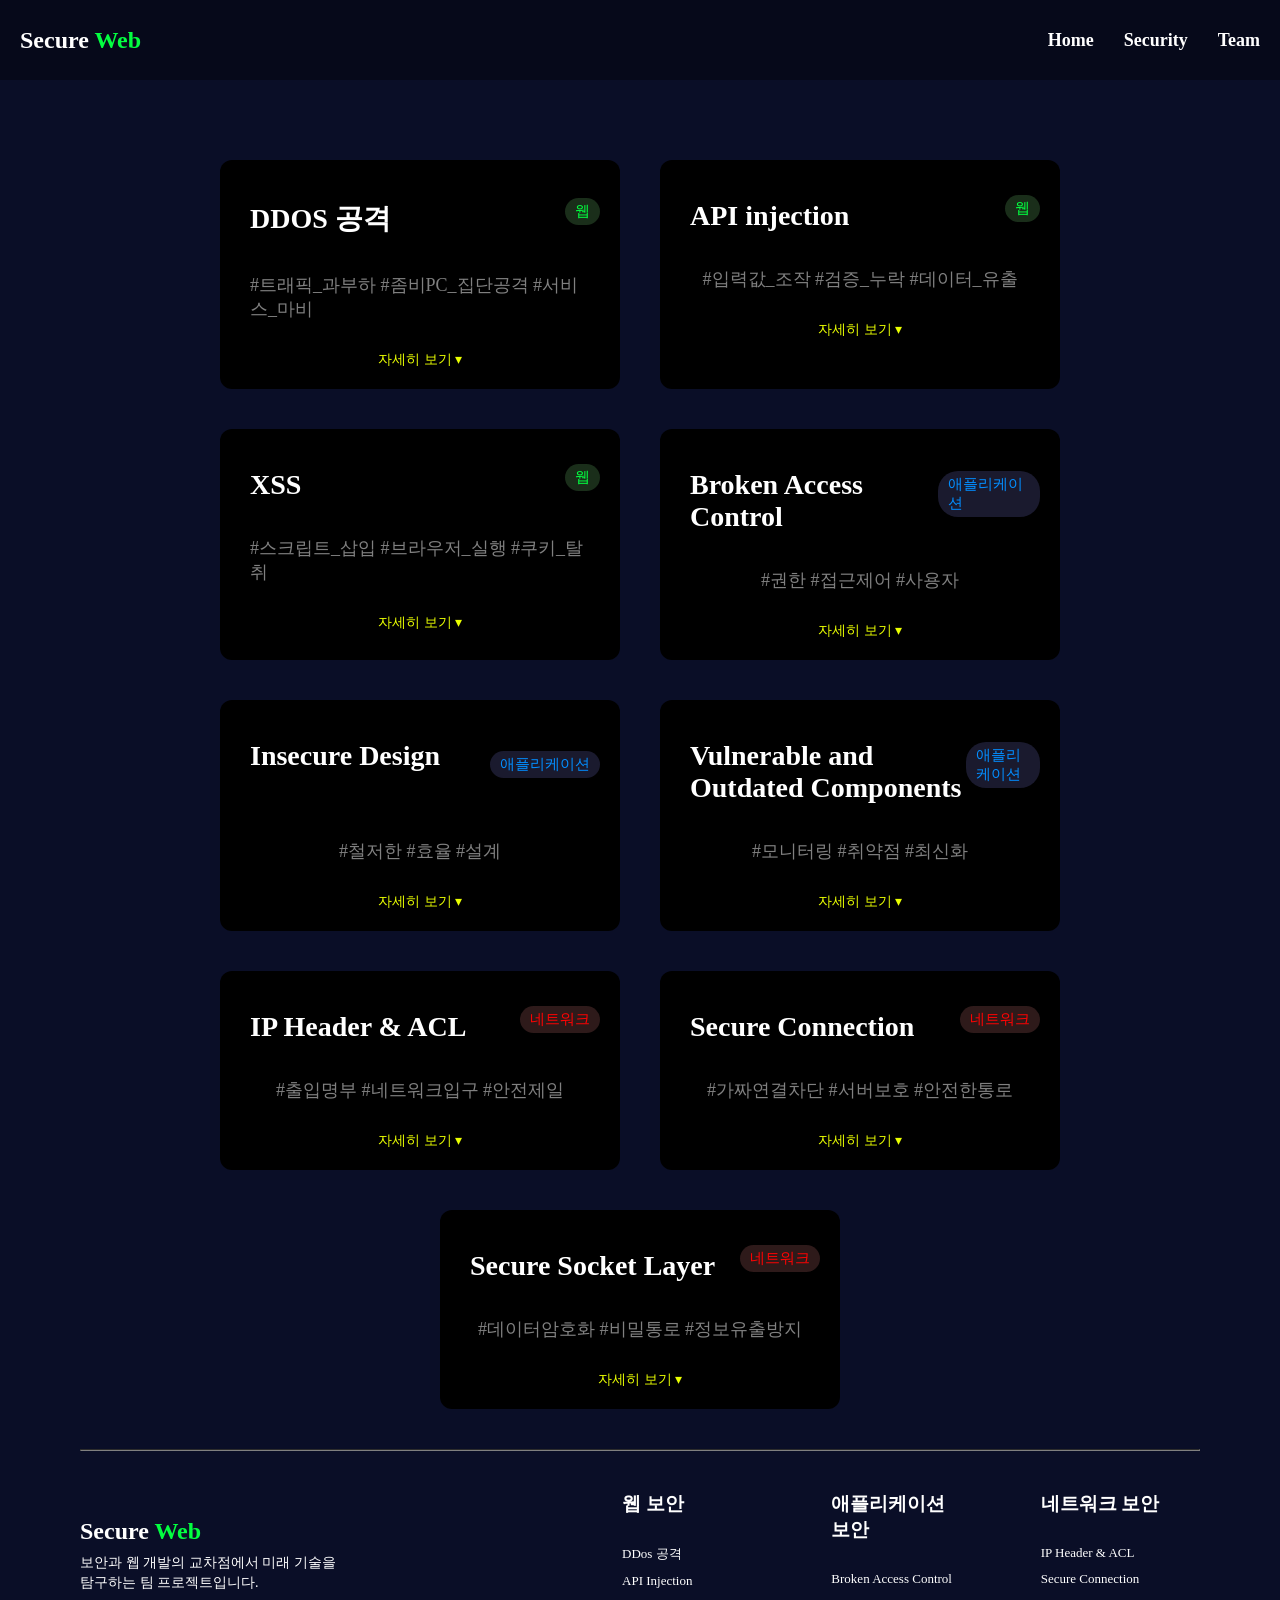
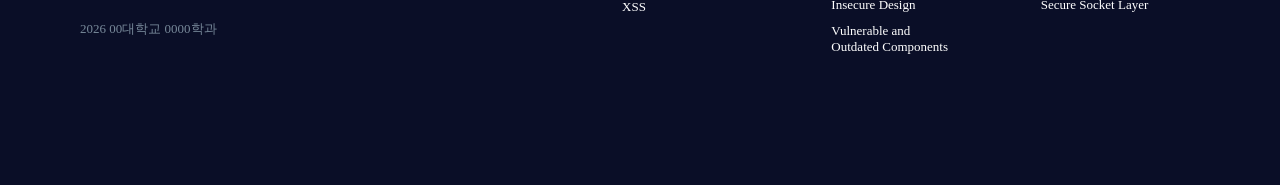
==== security.html @ 2d84a92e "final-v.1" ====
<!doctype html>
<html lang="en">
  <head>
    <meta charset="UTF-8" />
    <meta name="viewport" content="width=device-width, initial-scale=1.0" />
    <title>Document</title>
    <link rel="stylesheet" href="style.css" />
  </head>
  <body>
    <nav class="navbar">
      <div class="container">
        <button class="more" id="menuBtn" aria-label="메뉴 열기">
          <span></span><span></span><span></span>
        </button>
        <div class="logo">
          <span class="logo-def">Secure </span><span class="logo-high">Web</span>
        </div>
        <ul class="nav">
          <li><a href="index.html">Home</a></li>
          <li><a href="security.html">Security</a></li>
          <li><a href="team.html">Team</a></li>
        </ul>
      </div>
    </nav>

    <div class="mobile-menu" id="mobileMenu">
      <a href="index.html">Home</a>
      <a href="security.html">Security</a>
      <a href="team.html">Team</a>
    </div>
    <div class="box-container">
      <div class="box">
        <div class="box-top">
          <h1>DDOS 공격</h1>
          <span class="category-tag1">웹</span>
        </div>
        <p>#트래픽_과부하 #좀비PC_집단공격 #서비스_마비</p>
        <span class="toggle">자세히 보기 ▾</span>
        <p class="desc">
          DDoS(분산 서비스 거부) 공격은 여러 대의 컴퓨터를 동원해 특정 서버나
          웹사이트에 비정상적으로 많은 트래픽을 한꺼번에 보내서, 시스템을
          마비시키고 일반 사용자들이 이용하지 못하게 만드는 공격입니다. 쉽게
          말해, 좁은 입구에 수많은 사람을 몰아넣어 아무도 출입하지 못하게
          가로막는 것과 비슷합니다.
        </p>
      </div>

      <div class="box">
        <div class="box-top">
          <h1>API injection</h1>
          <span class="category-tag1">웹</span>
        </div>
        <p>#입력값_조작 #검증_누락 #데이터_유출</p>
        <span class="toggle">자세히 보기 ▾</span>
        <p class="desc">
          공격자가 API 엔드포인트를 통해 악의적인 데이터를 주입하여 서버 측의
          로직을 조작하거나, 데이터베이스를 탈취하고, 시스템 명령을 실행하는
          보안 취약점을 말합니다.유형으론 SQL injection,NoSQL 인젝션,명령어
          인젝션,등이 있다.
        </p>
      </div>

      <div class="box">
        <div class="box-top">
          <h1>XSS</h1>
          <span class="category-tag1">웹</span>
        </div>
        <p>#스크립트_삽입 #브라우저_실행 #쿠키_탈취</p>
        <span class="toggle">자세히 보기 ▾</span>
        <p class="desc">
          악의적인 스크립트를 몰래 올려두어, 그 글을 클릭한 다른 사용자의
          브라우저에서 해당 코드가 실행되게 만드는 공격입니다.이 공격을 통해
          사용자의 로그인 세션 정보를 탈취하거나, 가짜 화면을 띄워 개인정보를
          직접 입력하도록 유도하는 등 방문자를 직접적인 타깃으로 삼는 것이
          특징입니다.
        </p>
      </div>

      <div class="box">
        <div class="box-top">
          <h1>Broken Access Control</h1>
          <span class="category-tag2">애플리케이션</span>
        </div>
        <p>#권한 #접근제어 #사용자</p>
        <span class="toggle">자세히 보기 ▾</span>
        <p class="desc">
          액세스 제어가 취약하면 사용자는 주어진 권한을 벗어나 모든 데이터를
          무단으로 열람∙수정 혹은 삭제할 수 있습니다. 대응 방안으로는 모든
          리소스에 대한 접근 제어를 철저히 하고, 사용자에게 최소한의 권한만을
          부여해야 합니다.
        </p>
      </div>

      <div class="box">
        <div class="box-top">
          <h1>
            Insecure Design
            <br />
            &nbsp;&nbsp;&nbsp;&nbsp;&nbsp;&nbsp;&nbsp;
          </h1>
          <br />
          <span class="category-tag2">애플리케이션</span>
        </div>
        <p>#철저한 #효율 #설계</p>
        <span class="toggle">자세히 보기 ▾</span>
        <p class="desc">
          안전하지 않게 설계된 애플리케이션은 개발 완료 후 코드를 수정하여도
          보안 함을 완벽히 방어하는데 한계가 있습니다. 따라서 설계 단계에서부터
          보안을 적절히 고려해야 합니다.
        </p>
      </div>

      <div class="box">
        <div class="box-top">
          <h1>Vulnerable and Outdated Components</h1>
          <span class="category-tag2">애플리케이션</span>
        </div>
        <p>#모니터링 #취약점 #최신화</p>
        <span class="toggle">자세히 보기 ▾</span>
        <p class="desc">
          이를 방지하기 위해서는 불필요한 기능, 구성요소, 파일 등을 삭제할
          필요가 있습니다. 또한 지속적인 모니터링으로 취약한 소프트웨어가
          사용되고 있는지 확인해야합니다.
        </p>
      </div>

      <div class="box">
        <div class="box-top">
          <h1>IP Header & ACL</h1>
          <span class="category-tag3">네트워크</span>
        </div>
        <p>#출입명부 #네트워크입구 #안전제일</p>
        <span class="toggle">자세히 보기 ▾</span>
        <p class="desc">
          네트워크 통신의 기본인 IP 주소를 확인하여 허락되지 않은 외부인의
          접속을 입구에서부터 막는 기술입니다. IP 헤더 정보를 활용해 '누가
          들어오고 나갈 수 있는지' 규칙을 세우는 네트워크 보안의 가장 기초적인
          첫걸음입니다.
        </p>
      </div>

      <div class="box">
        <div class="box-top">
          <h1>Secure Connection</h1>
          <span class="category-tag3">네트워크</span>
        </div>
        <p>#가짜연결차단 #서버보호 #안전한통로</p>
        <span class="toggle">자세히 보기 ▾</span>
        <p class="desc">
          서버에 가짜 연결 요청을 수없이 보내서 서버를 마비시키는 공격을
          막아내는 기술입니다. TCP의 연결 과정을 응용하여 진짜 사용자만 서버에
          접속할 수 있도록 걸러내어 중단 없는 서비스를 보장합니다.
        </p>
      </div>

      <div class="box">
        <div class="box-top">
          <h1>Secure Socket Layer</h1>
          <span class="category-tag3">네트워크</span>
        </div>
        <p>#데이터암호화 #비밀통로 #정보유출방지</p>
        <span class="toggle">자세히 보기 ▾</span>
        <p class="desc">
          인터넷에서 데이터를 주고받을 때 내용을 알아볼 수 없게 암호로 바꾸어
          전달하는 기술입니다. 소켓 통신 과정에서 데이터를 '금고'에 넣어
          전달하는 것과 같아서 중간에 누군가 데이터를 훔쳐 가더라도 내용을 절대
          읽을 수 없게 만드는 현대 보안의 필수 요소입니다.
        </p>
      </div>
            <div class="bottom">
        <hr />
        <div class="bottom-content">
          <div class="bottom-left">
            <div class="bottom-title">
              <h2>Secure <span class="bottom-high">Web</span></h2>
            </div>
            <div class="bottom-ex">
              <p>보안과 웹 개발의 교차점에서 미래 기술을<br />탐구하는 팀 프로젝트입니다.</p>
            </div>
            <br />
            <div class="bottom-secure">2026 00대학교 0000학과</div>
          </div>
          <div class="bottom-topics">
            <div class="bottom-web">
              <h3>웹 보안</h3>
              <br />
              <ul>
                <li>DDos 공격</li>
                <li>API Injection</li>
                <li>XSS</li>
              </ul>
            </div>
            <div class="bottom-app">
              <h3>애플리케이션 보안</h3>
              <br />
              <ul>
                <li>Broken Access Control</li>
                <li>Insecure Design</li>
                <li>Vulnerable and Outdated Components</li>
              </ul>
            </div>
            <div class="bottom-network">
              <h3>네트워크 보안</h3>
              <br />
              <ul>
                <li>IP Header & ACL</li>
                <li>Secure Connection</li>
                <li>Secure Socket Layer</li>
              </ul>
            </div>
          </div>
        </div>
      </div>

    </div>

    <script>
      document.querySelectorAll('.toggle').forEach((btn) => {
        btn.addEventListener('click', function () {
          const desc = this.nextElementSibling
          const isHidden =
            desc.style.display === 'none' || desc.style.display === ''
          if (isHidden) {
            desc.style.display = 'block'
            this.textContent = '접기 ▴'
          } else {
            desc.style.display = 'none'
            this.textContent = '자세히 보기 ▾'
          }
        })
      })
            const btn = document.getElementById('menuBtn');
      const menu = document.getElementById('mobileMenu');

      btn.addEventListener('click', () => {
        menu.classList.toggle('open');
      });

      document.addEventListener('click', (e) => {
        if (!btn.contains(e.target) && !menu.contains(e.target)) {
          menu.classList.remove('open');
        }
      });

    </script>
  </body>
</html>
---- style.css ----
* {
  margin: 0;
  padding: 0;
  box-sizing: border-box;
}

body {
  color: white;
  background-color: #0a0e27;
  padding-top: 80px;
}

.navbar {
  color: white;
  background-color: #06091a;
  height: 80px;
  position: fixed;
  top: 0;
  left: 0;
  right: 0;
  z-index: 999;
}

.container {
  padding: 0 20px;
  display: flex;
  justify-content: space-between;
  align-items: center;
  height: 100%;
  position: relative;
}

.logo {
  font-size: x-large;
  font-weight: bold;
}

.logo-def {
  color: white;
}

.logo-high {
  color: #03ff40;
}

ul {
  list-style-type: none;
}

.nav {
  display: flex;
  flex-direction: row;
  gap: 30px;
  align-items: center;
}

.nav > li > a {
  color: white;
  text-decoration: none;
  font-size: 18px;
  font-weight: bold;
}

.nav > li > a:hover {
  text-decoration: underline;
  color: #03ff40;
}

.more {
  display: none;
  flex-direction: column;
  gap: 5px;
  cursor: pointer;
  background: none;
  border: none;
  padding: 10px;
}

.more > span {
  display: block;
  width: 25px;
  height: 2px;
  background-color: white;
  border-radius: 3px;
}

.mobile-menu {
  display: none;
  position: fixed;
  top: 80px;
  left: 0;
  right: 0;
  background-color: #06091a;
  flex-direction: column;
  z-index: 998;
  border-top: 1px solid #1a2040;
  overflow: hidden;
  max-height: 0;
  transition: max-height 0.35s ease;
}

.mobile-menu.open {
  max-height: 200px;
}

.mobile-menu a {
  display: block;
  color: white;
  text-decoration: none;
  font-size: 18px;
  font-weight: bold;
  padding: 16px 24px;
  border-bottom: 1px solid #1a2040;
  transition: color 0.2s, background 0.2s;
}

.mobile-menu a:hover {
  color: #03ff40;
  background: #0d1230;
}

.top {
  width: 100%;
  height: 100px;
}

.content {
  display: flex;
  flex-direction: row;
}

.left {
  width: 60%;
  min-height: 580px;
  display: flex;
  align-items: center;
}

.left-content {
  width: 100%;
  margin: 60px 60px 60px 80px;
}

.title {
  display: flex;
  align-items: center;
}

.title > h1 {
  font-size: 80px;
  line-height: 1.15;
}

.title-def {
  color: white;
}

.title-high {
  color: #03ff40;
}

.ex {
  margin-top: 40px;
}

.ex > p {
  color: white;
  font-size: larger;
  line-height: 1.7;
}

.right {
  width: 40%;
  display: flex;
  justify-content: center;
  align-items: center;
  min-height: 500px;
}

.right-image {
  width: 400px;
  height: 400px;
  display: flex;
  justify-content: center;
  align-items: center;
}

.right-image > img {
  width: 100%;
}

.bottom {
  width: 100%;
}

.bottom > hr {
  width: calc(100% - 80px);
  margin: 0 40px;
  border-color: gray;
}

.bottom-content {
  padding: 20px 0;
  display: flex;
  flex-direction: row;
  justify-content: space-between;
  align-items: center;
}

.bottom-left {
  display: flex;
  flex-direction: column;
  margin: 0 40px;
  width: 400px;
}

.bottom-title h2 {
  color: white;
}

.bottom-high {
  color: #03ff40;
}

.bottom-ex > p {
  color: white;
  margin: 8px 0 0;
  line-height: 1.4;
  font-size: 14px;
}

.bottom-secure {
  margin-top: 10px;
  color: lightslategray;
  font-size: 13px;
}

.bottom-topics {
  display: flex;
  flex-direction: row;
  gap: 40px;
  margin-right: 50px;
}

.bottom-topics > div {
  flex: 1;
  margin: 20px;
}

.bottom-topics h3 {
  color: white;
}

.bottom-web > ul > li,
.bottom-app > ul > li,
.bottom-network > ul > li {
  color: white;
  margin: 10px 0;
  font-size: 13px;
}

/* 팀원 소개 섹션 */
.team-intro-section {
  width: 100%;
  padding: 80px 0;
  text-align: center;
}

/* 우리 팀을 소개합니다 제목 (간격 수정됨) */
.team-title {
  margin-bottom: 60px; /* 제목과 카드 사이 넉넉한 간격 */
  font-size: 2.5rem;
  color: #ffffff;
  text-shadow: 0 0 20px rgba(3, 255, 64, 0.3);
}

/* 팀 카드 그리드 */
.team-grid {
  display: flex;
  justify-content: center;
  gap: 40px;
  flex-wrap: wrap;
  max-width: 1200px;
  margin: 0 auto;
}

/* 개별 카드 디자인 */
.team-card {
  width: 320px;
  padding: 40px 20px;
  background: rgba(255, 255, 255, 0.05);
  border: 1px solid rgba(255, 255, 255, 0.1);
  border-radius: 20px;
  transition: all 0.4s cubic-bezier(0.175, 0.885, 0.32, 1.275);
  text-align: center;
}

/* 프로필 이미지 원형 글로우 */
.team-profile-glow {
  width: 150px;
  height: 150px;
  margin: 0 auto 25px;
  border-radius: 50%;
  border: 3px solid #03ff40;
  box-shadow: 0 0 20px rgba(3, 255, 64, 0.4);
  overflow: hidden;
}

.team-profile-glow img {
  width: 100%;
  height: 100%;
  object-fit: cover;
}

.team-name {
  font-size: 1.5rem;
  margin-bottom: 8px;
  transition: 0.3s;
}

.team-role {
  color: #03ff40;
  font-weight: bold;
  margin-bottom: 5px;
  transition: 0.3s;
}

.team-univ {
  color: #cccccc;
  font-size: 14px;
  margin-bottom: 20px;
  transition: 0.3s;
}

/* 이미지 링크 버튼 영역 */
.team-links {
  display: flex;
  justify-content: center;
  gap: 20px;
  margin-top: 10px;
}

.icon-btn img {
  width: 35px;
  height: 35px;
  object-fit: contain;
  transition: all 0.3s ease;
  filter: drop-shadow(0 0 2px rgba(3, 255, 64, 0.2));
}

/* 아이콘 버튼 호버 효과 */
.icon-btn:hover img {
  transform: translateY(-5px) scale(1.1);
  filter: drop-shadow(0 0 10px rgba(3, 255, 64, 0.9));
}

/* 카드 전체 호버 효과 */
.team-card:hover {
  background-color: white !important;
  transform: translateY(-15px);
  box-shadow: 0 10px 30px rgba(0, 0, 0, 0.5);
}

.team-card:hover .team-name,
.team-card:hover .team-univ {
  color: #1a1a1a !important;
}

.team-card:hover .team-role {
  color: #02c031 !important;
}

.box-container {
  display: flex;
  flex-wrap: wrap;
  max-width: 1600px;
  width: 100%;
  gap: 40px;
  margin: 80px auto;
  padding: 0 40px;
  justify-content: center;
}

.box {
  width: 400px;
  min-height: 50px;
  height: auto;
  font-size: 14px;
  border-radius: 12px;
  background-color: black;
  padding: 40px 30px 20px 30px;
  display: flex;
  flex-direction: column;
  gap: 10px;
  align-items: center;
  overflow: visible;
}

.desc {
  display: none;
  margin: 0;
  color: grey;
}

p {
  color: grey;
  font-size: 18px;
}

.box a {
  color: white;
}

.toggle {
  color: #eaff00;
  font-size: 14px;
  cursor: pointer;
}

.category-tag1 {
  margin-left: auto;
  margin-right: -10px;
  color: #03ff40;
  font-size: 15px;
  background-color: #1a2e1a;
  padding: 4px 10px;
  border-radius: 20px;
  margin-top: -15px;
}

.category-tag2 {
  margin-left: auto;
  margin-right: -10px;
  color: #038eff;
  font-size: 15px;
  background-color: #1a1a2e;
  padding: 4px 10px;
  border-radius: 20px;
  margin-top: -15px;
}

.category-tag3 {
  margin-left: auto;
  margin-right: -10px;
  color: #ff0303;
  font-size: 15px;
  background-color: #2e1a1a;
  padding: 4px 10px;
  border-radius: 20px;
  margin-top: -15px;
}

.box-top {
  display: flex;
  justify-content: space-between;
  align-items: center;
  width: 100%;
}

.box p {
  margin-top: 25px;
  margin-bottom: 20px;
}


@media (max-width: 768px) {
  body {
    width: 100%;
    height: auto;
    padding-top: 80px;
  }

  .navbar > .container > .logo {
    position: absolute;
    left: 50%;
    transform: translateX(-50%);
  }

  .nav {
    display: none;
  }

  .more {
    display: flex;
  }

  .mobile-menu {
    display: flex;
  }

  .top {
    display: none;
  }

  .content {
    flex-direction: column;
  }

  .left {
    width: 100%;
    min-height: auto;
    order: 2;
  }

  .left-content {
    width: 100%;
    margin: 20px 20px 40px;
  }

  .title {
    justify-content: center;
    text-align: center;
  }

  .title > h1 {
    font-size: 60px;
    text-align: center;
    width: 100%;
    line-height: 1.25;
  }

  .ex > p {
    text-align: center;
    line-height: 1.5;
  }

  .right {

    width: 100%;
  order: 1;
  min-height: auto;
  overflow: hidden;
  }

  .right-image {
    width: auto;
    overflow: hidden;
    mask-image: linear-gradient(to bottom, transparent 0%, black 15%, black 80%, transparent 100%);
    -webkit-mask-image: linear-gradient(to bottom, transparent 0%, black 15%, black 80%, transparent 100%);
    display: block;  
    transform: scale(1.5);
    transform-origin: center top;
  }

  .right-image > img {
    width: 100%;display: block;
  }

  .bottom {
    width: 100%;
    display: block;
  }

  .bottom > hr {
    width: calc(100% - 40px);
    margin: 0 20px;
  }

  .bottom-topics {
    display: none;
  }

  .bottom-left {
    width: calc(100% - 40px);
    margin: 10px 20px;
  }
    .team-grid {
    flex-direction: column;
    align-items: center;
  }
  .team-title {
    font-size: 2rem;
  }

}
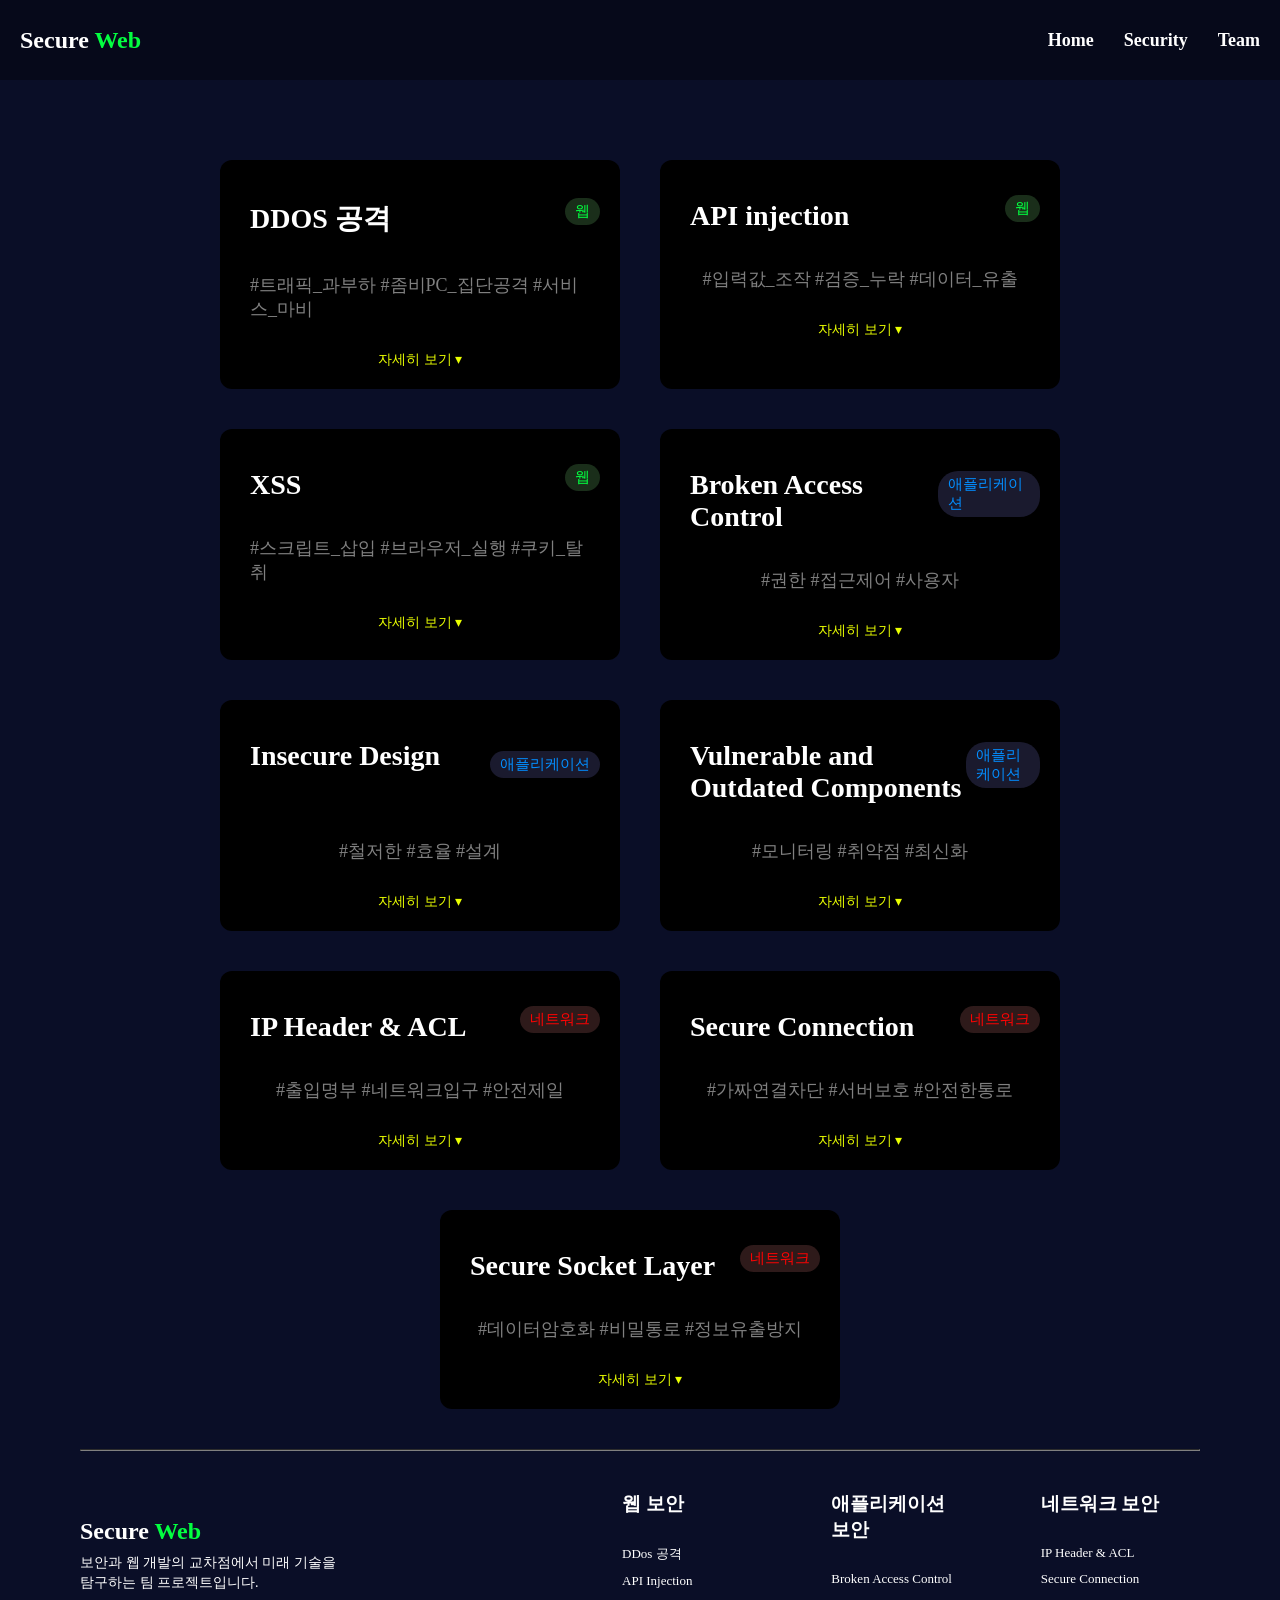
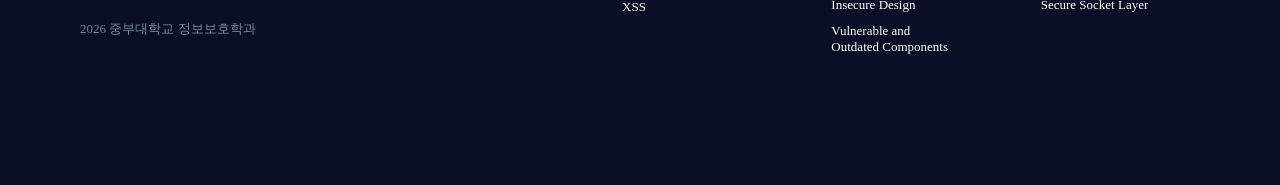
==== commit db5164e6: "security.html 업데이트" ====
--- a/security.html
+++ b/security.html
@@ -3,7 +3,7 @@
   <head>
     <meta charset="UTF-8" />
     <meta name="viewport" content="width=device-width, initial-scale=1.0" />
-    <title>Document</title>
+    <title>SecureWeb | Security</title>
     <link rel="stylesheet" href="style.css" />
   </head>
   <body>
@@ -178,7 +178,7 @@
               <p>보안과 웹 개발의 교차점에서 미래 기술을<br />탐구하는 팀 프로젝트입니다.</p>
             </div>
             <br />
-            <div class="bottom-secure">2026 00대학교 0000학과</div>
+            <div class="bottom-secure">2026 중부대학교 정보보호학과</div>
           </div>
           <div class="bottom-topics">
             <div class="bottom-web">
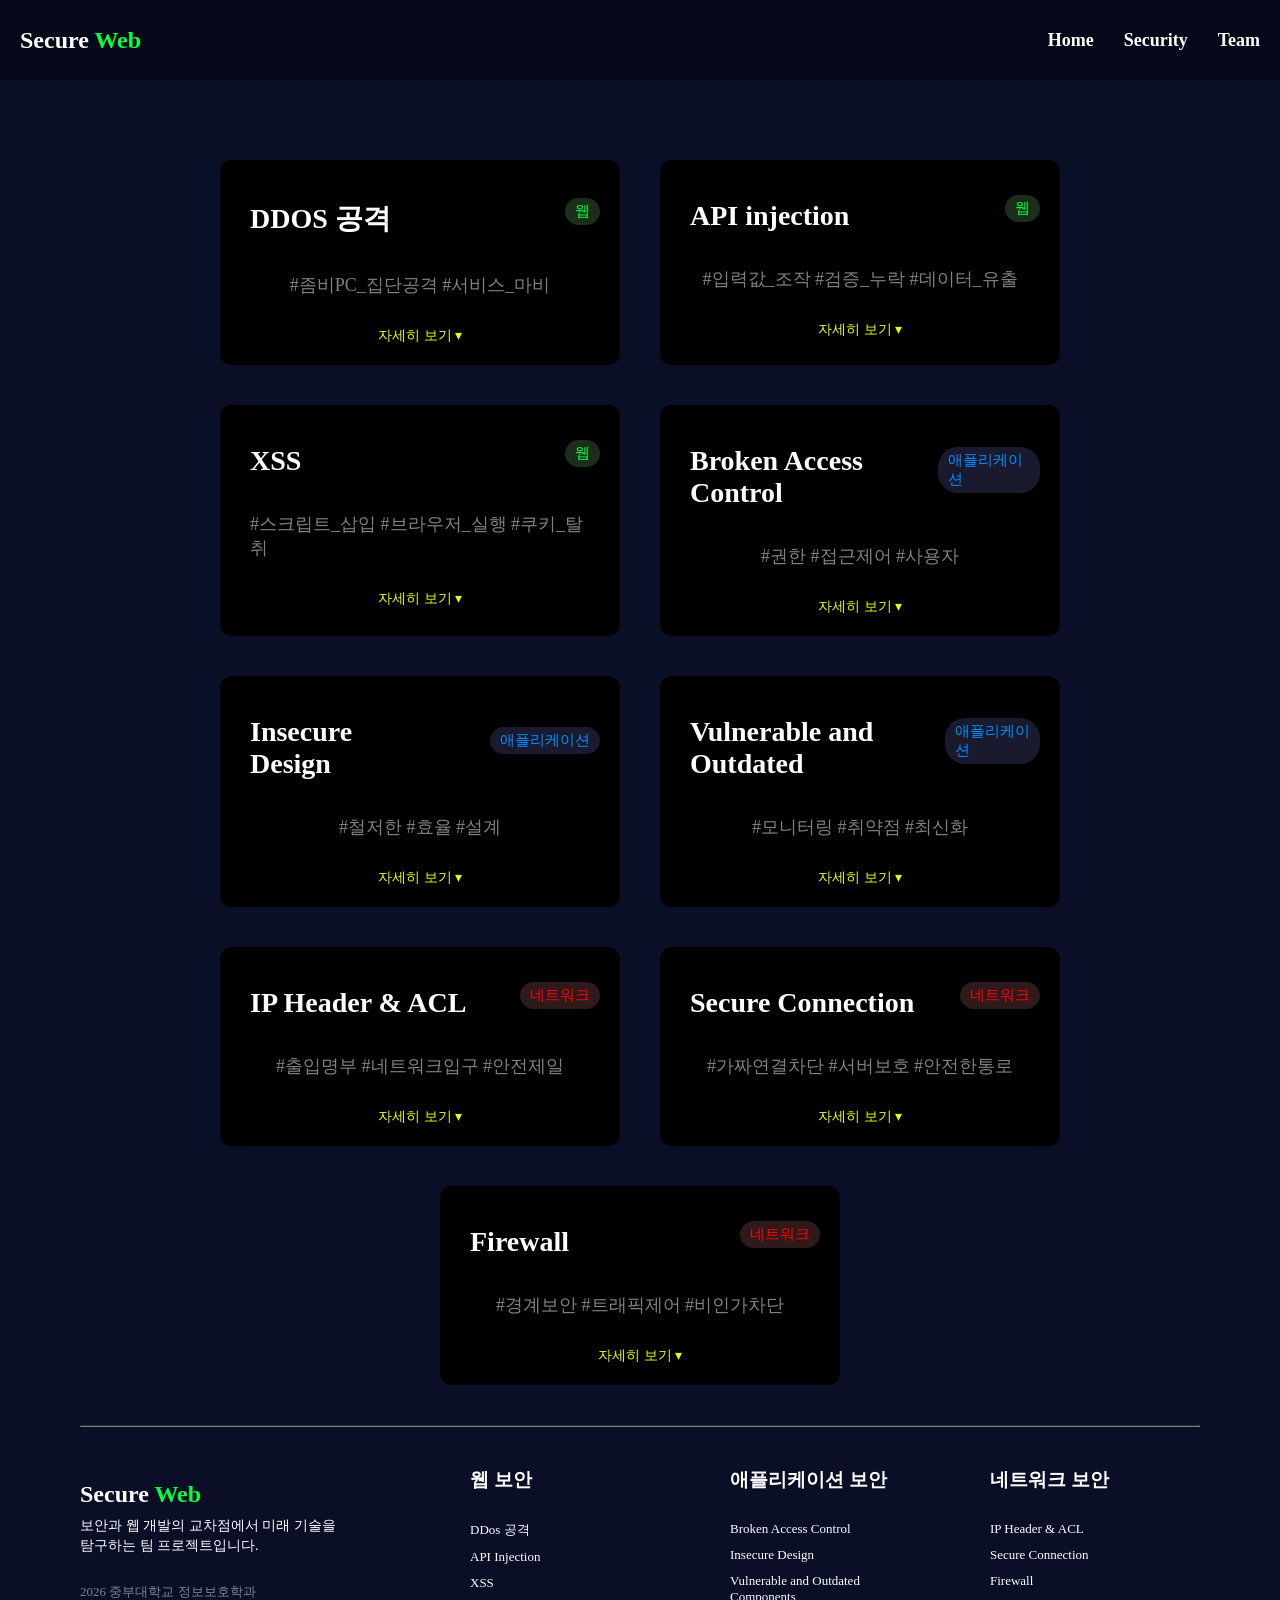
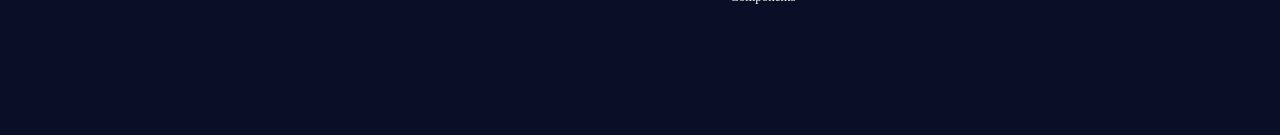
==== commit 28d5a749: "final v1.1" ====
--- a/security.html
+++ b/security.html
@@ -13,7 +13,8 @@
           <span></span><span></span><span></span>
         </button>
         <div class="logo">
-          <span class="logo-def">Secure </span><span class="logo-high">Web</span>
+          <span class="logo-def">Secure </span
+          ><span class="logo-high">Web</span>
         </div>
         <ul class="nav">
           <li><a href="index.html">Home</a></li>
@@ -34,7 +35,7 @@
           <h1>DDOS 공격</h1>
           <span class="category-tag1">웹</span>
         </div>
-        <p>#트래픽_과부하 #좀비PC_집단공격 #서비스_마비</p>
+        <p>#좀비PC_집단공격 #서비스_마비</p>
         <span class="toggle">자세히 보기 ▾</span>
         <p class="desc">
           DDoS(분산 서비스 거부) 공격은 여러 대의 컴퓨터를 동원해 특정 서버나
@@ -94,9 +95,8 @@
       <div class="box">
         <div class="box-top">
           <h1>
-            Insecure Design
+            Insecure<br>Design
             <br />
-            &nbsp;&nbsp;&nbsp;&nbsp;&nbsp;&nbsp;&nbsp;
           </h1>
           <br />
           <span class="category-tag2">애플리케이션</span>
@@ -112,7 +112,7 @@
 
       <div class="box">
         <div class="box-top">
-          <h1>Vulnerable and Outdated Components</h1>
+          <h1>Vulnerable and Outdated </h1>
           <span class="category-tag2">애플리케이션</span>
         </div>
         <p>#모니터링 #취약점 #최신화</p>
@@ -155,19 +155,18 @@
 
       <div class="box">
         <div class="box-top">
-          <h1>Secure Socket Layer</h1>
+          <h1>Firewall</h1>
           <span class="category-tag3">네트워크</span>
         </div>
-        <p>#데이터암호화 #비밀통로 #정보유출방지</p>
-        <span class="toggle">자세히 보기 ▾</span>
-        <p class="desc">
-          인터넷에서 데이터를 주고받을 때 내용을 알아볼 수 없게 암호로 바꾸어
-          전달하는 기술입니다. 소켓 통신 과정에서 데이터를 '금고'에 넣어
-          전달하는 것과 같아서 중간에 누군가 데이터를 훔쳐 가더라도 내용을 절대
-          읽을 수 없게 만드는 현대 보안의 필수 요소입니다.
-        </p>
-      </div>
-            <div class="bottom">
+        <p>#경계보안 #트래픽제어 #비인가차단</p>
+        <span class="toggle">자세히 보기 ▾</span>
+        <p class="desc">
+          신뢰할 수 없는 외부의 침입으로부터 내부 네트워크를 보호하기 위해,
+          허가되지 않은 트래픽은 막고 허가된 통신만 통과시키는 가장 기본적인
+          보안 시스템입니다.
+        </p>
+      </div>
+      <div class="bottom">
         <hr />
         <div class="bottom-content">
           <div class="bottom-left">
@@ -175,7 +174,10 @@
               <h2>Secure <span class="bottom-high">Web</span></h2>
             </div>
             <div class="bottom-ex">
-              <p>보안과 웹 개발의 교차점에서 미래 기술을<br />탐구하는 팀 프로젝트입니다.</p>
+              <p>
+                보안과 웹 개발의 교차점에서 미래 기술을<br />탐구하는 팀
+                프로젝트입니다.
+              </p>
             </div>
             <br />
             <div class="bottom-secure">2026 중부대학교 정보보호학과</div>
@@ -205,43 +207,49 @@
               <ul>
                 <li>IP Header & ACL</li>
                 <li>Secure Connection</li>
-                <li>Secure Socket Layer</li>
+                <li>Firewall</li>
               </ul>
             </div>
           </div>
         </div>
       </div>
-
     </div>
 
     <script>
       document.querySelectorAll('.toggle').forEach((btn) => {
         btn.addEventListener('click', function () {
-          const desc = this.nextElementSibling
+          const box = this.closest('.box')
+          const desc = box.querySelector('.desc')
           const isHidden =
             desc.style.display === 'none' || desc.style.display === ''
+
+          document.querySelectorAll('.box').forEach((otherBox) => {
+            const otherDesc = otherBox.querySelector('.desc')
+            const otherToggle = otherBox.querySelector('.toggle')
+
+            otherDesc.style.display = 'none'
+            otherToggle.textContent = '자세히 보기 ▾'
+          })
+
           if (isHidden) {
             desc.style.display = 'block'
             this.textContent = '접기 ▴'
-          } else {
-            desc.style.display = 'none'
-            this.textContent = '자세히 보기 ▾'
           }
         })
       })
-            const btn = document.getElementById('menuBtn');
-      const menu = document.getElementById('mobileMenu');
+
+      const btn = document.getElementById('menuBtn')
+      const menu = document.getElementById('mobileMenu')
 
       btn.addEventListener('click', () => {
-        menu.classList.toggle('open');
-      });
+        menu.classList.toggle('open')
+      })
 
       document.addEventListener('click', (e) => {
         if (!btn.contains(e.target) && !menu.contains(e.target)) {
-          menu.classList.remove('open');
+          menu.classList.remove('open')
         }
-      });
-
+      })
     </script>
   </body>
 </html>
--- a/style.css
+++ b/style.css
@@ -111,7 +111,9 @@
   font-weight: bold;
   padding: 16px 24px;
   border-bottom: 1px solid #1a2040;
-  transition: color 0.2s, background 0.2s;
+  transition:
+    color 0.2s,
+    background 0.2s;
 }
 
 .mobile-menu a:hover {
@@ -462,7 +464,6 @@
   margin-bottom: 20px;
 }
 
-
 @media (max-width: 768px) {
   body {
     width: 100%;
@@ -525,25 +526,37 @@
   }
 
   .right {
-
-    width: 100%;
-  order: 1;
-  min-height: auto;
-  overflow: hidden;
+    width: 100%;
+    order: 1;
+    min-height: auto;
+    overflow: hidden;
   }
 
   .right-image {
     width: auto;
     overflow: hidden;
-    mask-image: linear-gradient(to bottom, transparent 0%, black 15%, black 80%, transparent 100%);
-    -webkit-mask-image: linear-gradient(to bottom, transparent 0%, black 15%, black 80%, transparent 100%);
-    display: block;  
+    mask-image: linear-gradient(
+      to bottom,
+      transparent 0%,
+      black 15%,
+      black 80%,
+      transparent 100%
+    );
+    -webkit-mask-image: linear-gradient(
+      to bottom,
+      transparent 0%,
+      black 15%,
+      black 80%,
+      transparent 100%
+    );
+    display: block;
     transform: scale(1.5);
     transform-origin: center top;
   }
 
   .right-image > img {
-    width: 100%;display: block;
+    width: 100%;
+    display: block;
   }
 
   .bottom {
@@ -564,12 +577,21 @@
     width: calc(100% - 40px);
     margin: 10px 20px;
   }
-    .team-grid {
+  .team-grid {
     flex-direction: column;
     align-items: center;
   }
   .team-title {
     font-size: 2rem;
   }
-
-}
+}
+
+/* 제목 줄바꿈 방지 */
+.bottom-topics h3 {
+  white-space: nowrap;
+}
+
+/* 가운데 박스 공간 확보 */
+.bottom-topics > div {
+  min-width: 180px;
+}
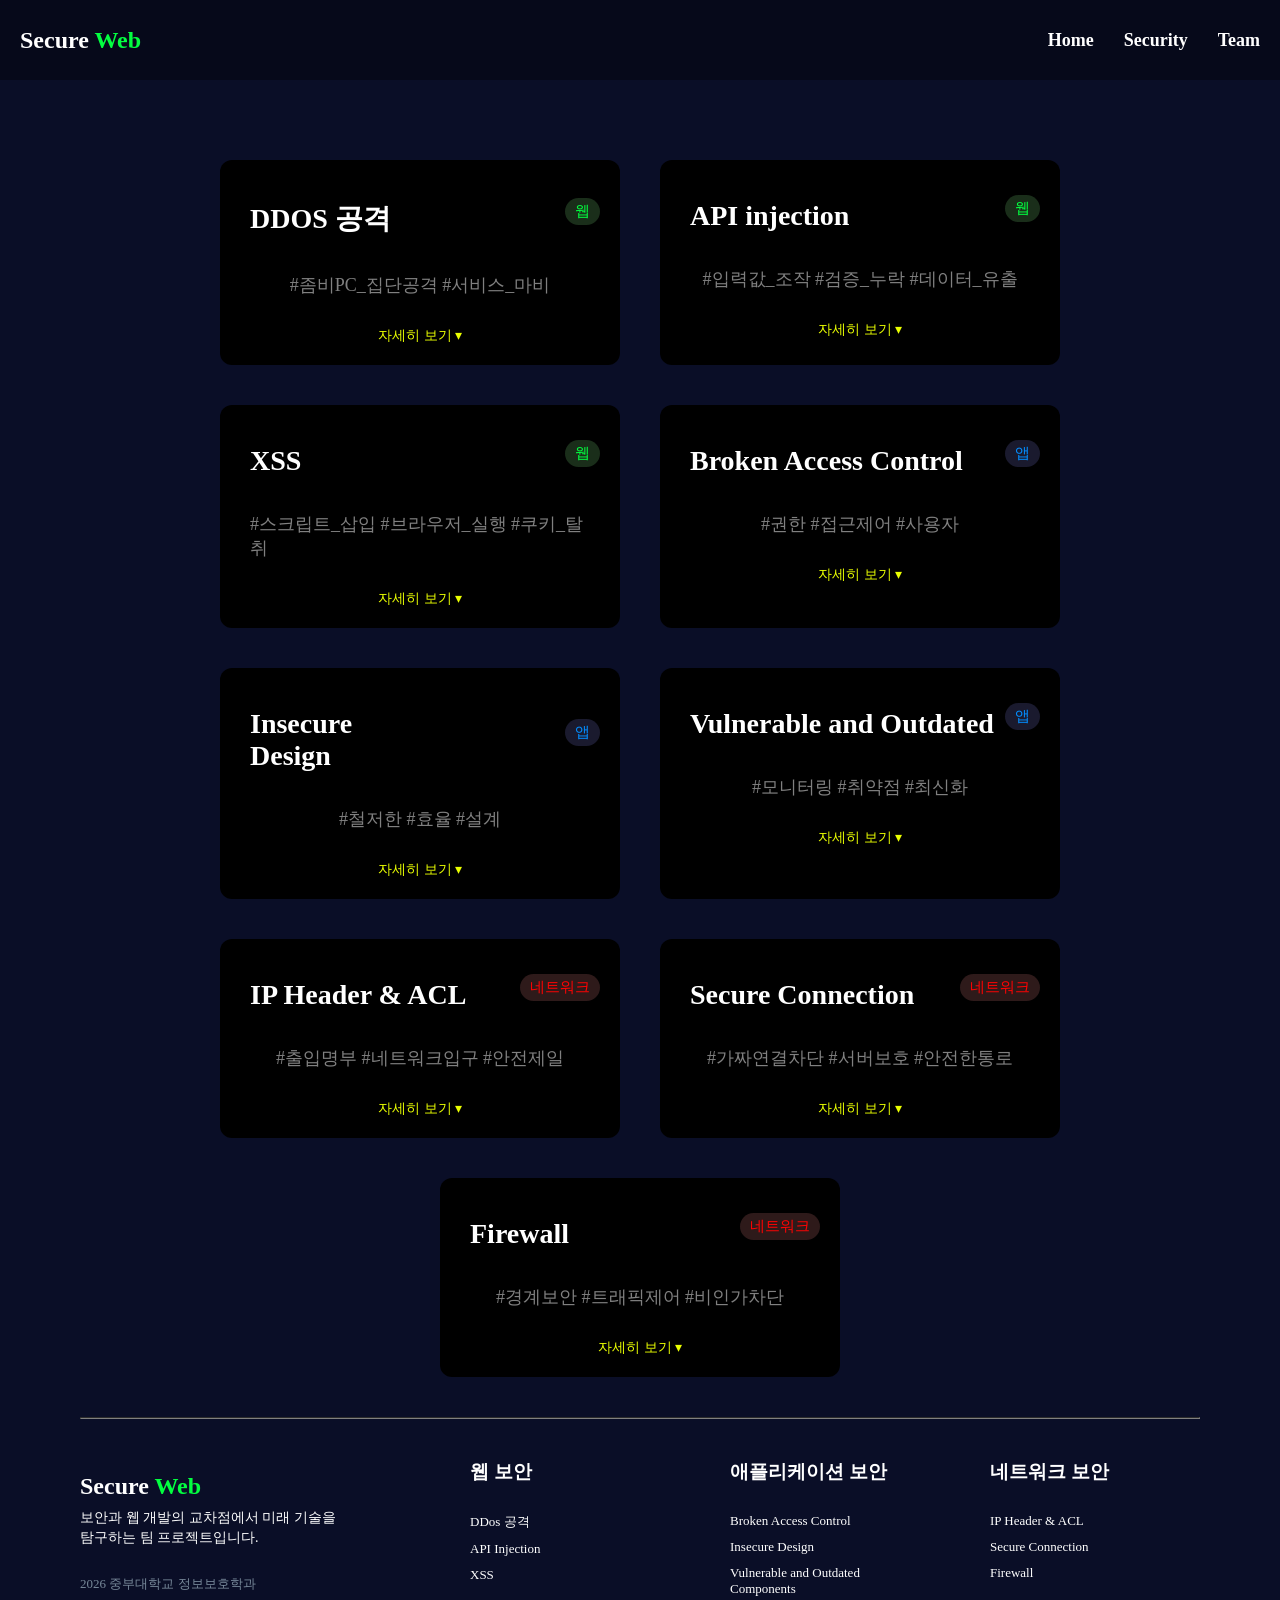
==== commit de64939d: "Add files via upload" ====
--- a/security.html
+++ b/security.html
@@ -80,7 +80,7 @@
       <div class="box">
         <div class="box-top">
           <h1>Broken Access Control</h1>
-          <span class="category-tag2">애플리케이션</span>
+          <span class="category-tag2">앱</span>
         </div>
         <p>#권한 #접근제어 #사용자</p>
         <span class="toggle">자세히 보기 ▾</span>
@@ -99,7 +99,7 @@
             <br />
           </h1>
           <br />
-          <span class="category-tag2">애플리케이션</span>
+          <span class="category-tag2">앱</span>
         </div>
         <p>#철저한 #효율 #설계</p>
         <span class="toggle">자세히 보기 ▾</span>
@@ -113,7 +113,7 @@
       <div class="box">
         <div class="box-top">
           <h1>Vulnerable and Outdated </h1>
-          <span class="category-tag2">애플리케이션</span>
+          <span class="category-tag2">앱</span>
         </div>
         <p>#모니터링 #취약점 #최신화</p>
         <span class="toggle">자세히 보기 ▾</span>
